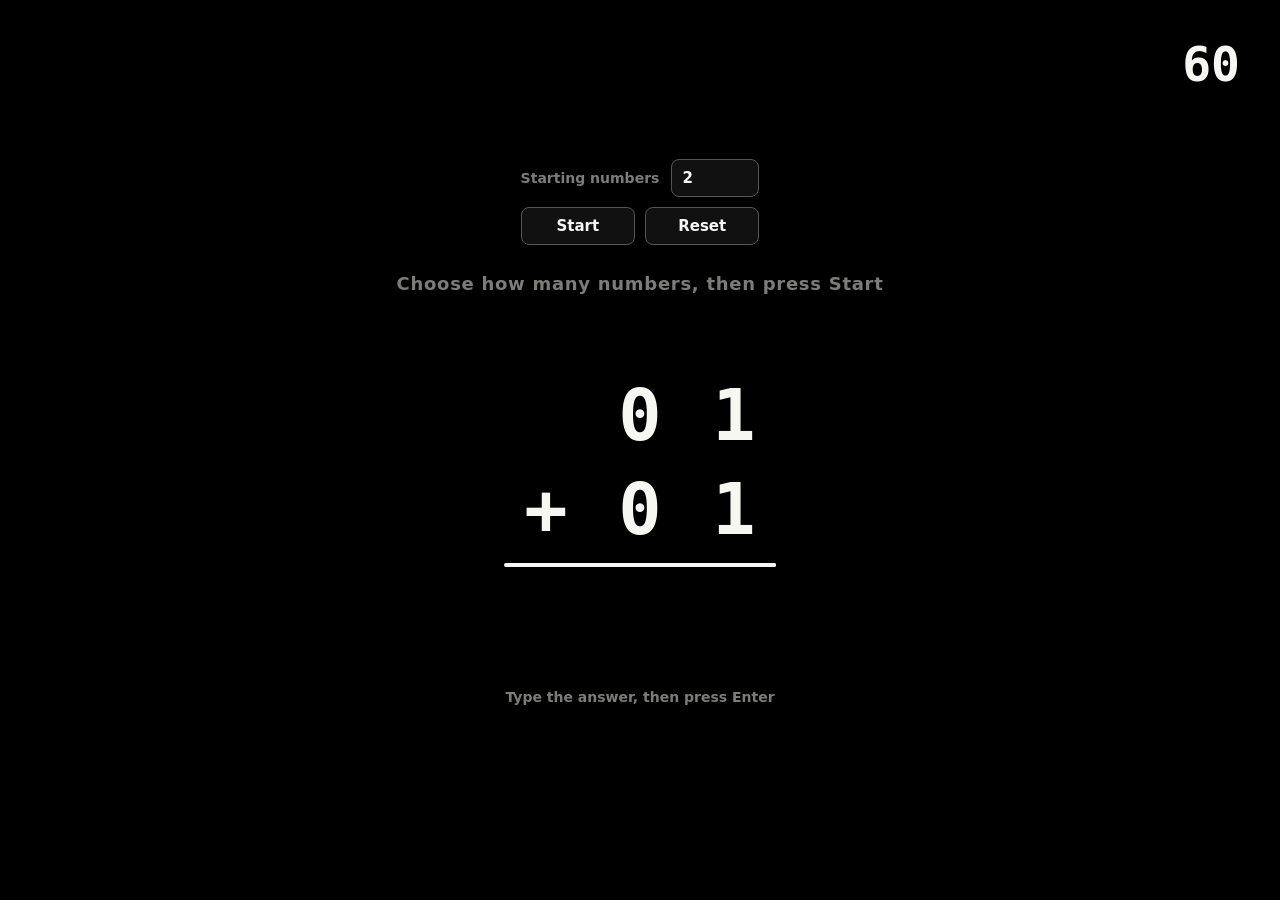
==== fibonacci addition game/index.html @ bc17ed3a "Add configurable Fibonacci addition game" ====
<!doctype html>
<html lang="en">
  <head>
    <meta charset="UTF-8" />
    <meta name="viewport" content="width=device-width, initial-scale=1.0" />
    <title>Fibonacci Addition Game</title>
    <link rel="stylesheet" href="style.css" />
  </head>
  <body>
    <div class="timer" id="timer" aria-live="polite" aria-label="Time remaining">60</div>
    <main class="game" aria-labelledby="title">
      <h1 id="title">Fibonacci Addition</h1>
      <div class="controls">
        <label for="startingCount">Starting numbers</label>
        <input id="startingCount" type="number" min="2" step="1" value="2" inputmode="numeric" />
        <div class="buttons">
          <button id="startStop" type="button">Start</button>
          <button id="reset" type="button">Reset</button>
        </div>
      </div>

      <p class="instruction" id="instruction">Choose how many numbers, then press Start</p>

      <section class="addition" id="addition" aria-label="Addition problem">
        <div class="number-grid" id="numberGrid"></div>
      </section>

      <p class="hint">Type the answer, then press Enter</p>
      <p class="feedback" id="feedback" aria-live="assertive"></p>
    </main>

    <script src="game.js"></script>
  </body>
</html>
---- fibonacci addition game/style.css ----
:root {
  color-scheme: dark;
  --cell: clamp(52px, 9vw, 84px);
  --gap: clamp(3px, 1vw, 10px);
  --white: #f7f7f2;
  --muted: #7d7d78;
  --active: #ffd84d;
  --carry: #70d6ff;
  --success: #8cff98;
}

* { box-sizing: border-box; }

body {
  margin: 0;
  min-height: 100vh;
  overflow: auto;
  background: #000;
  color: var(--white);
  font-family: ui-monospace, "SFMono-Regular", Consolas, monospace;
}

.timer {
  position: fixed;
  top: clamp(18px, 4vw, 40px);
  right: clamp(18px, 4vw, 40px);
  z-index: 2;
  min-width: 2.4ch;
  color: var(--white);
  font-size: clamp(28px, 5vw, 48px);
  font-weight: 700;
  line-height: 1;
  text-align: right;
  font-variant-numeric: tabular-nums;
}

.timer.low { color: #ff595e; }
.timer.bump { animation: timer-bump 260ms ease-out; }

.game {
  min-height: 100vh;
  display: grid;
  place-content: center;
  justify-items: center;
  padding: 24px;
}

.controls {
  display: grid;
  grid-template-columns: auto 88px;
  gap: 10px 12px;
  align-items: center;
  margin-bottom: 28px;
  color: var(--muted);
  font: 600 14px/1.2 system-ui, sans-serif;
}

.controls input,
.controls button {
  height: 38px;
  border: 1px solid #555;
  border-radius: 8px;
  background: #111;
  color: var(--white);
  font: 700 15px/1 system-ui, sans-serif;
}

.controls input { width: 88px; padding: 0 10px; }
.buttons {
  grid-column: 1 / -1;
  display: grid;
  grid-template-columns: 1fr 1fr;
  gap: 10px;
}
.controls button { padding: 0 20px; cursor: pointer; }
.controls button:hover { border-color: #aaa; background: #1b1b1b; }
.controls button:focus-visible,
.controls input:focus-visible { outline: 2px solid var(--white); outline-offset: 2px; }

h1 {
  position: absolute;
  width: 1px;
  height: 1px;
  overflow: hidden;
  clip: rect(0, 0, 0, 0);
}

.instruction {
  margin: 0 0 28px;
  color: var(--muted);
  font: 600 clamp(14px, 2vw, 18px)/1.2 system-ui, sans-serif;
  letter-spacing: .04em;
}

.addition { position: relative; }

.number-grid {
  display: grid;
  grid-template-columns: var(--cell) repeat(var(--digits), var(--cell));
  gap: var(--gap);
  align-items: center;
}

.cell {
  width: var(--cell);
  height: var(--cell);
  display: grid;
  place-items: center;
  border-radius: 12px;
  font-size: clamp(42px, 8vw, 72px);
  font-weight: 700;
  line-height: 1;
  transition: color 180ms ease, opacity 420ms ease, transform 420ms cubic-bezier(.22,.8,.28,1);
}

.digit { color: var(--white); }

.operator { color: var(--white); }
.carry {
  height: 40px;
  color: var(--carry);
  font-size: clamp(20px, 4vw, 32px);
}

.line {
  height: 4px;
  align-self: center;
  background: var(--white);
  border-radius: 3px;
}

.result { color: var(--white); }
.result.pending { color: transparent; }
.result.just-added { animation: pop 300ms ease-out; }
.addition.advance .operand-0 { opacity: 0; }
.addition.advance .operand:not(.operand-0) {
  transform: translateY(calc(-1 * (var(--cell) + var(--gap))));
}
.addition.advance .result {
  transform: translateY(calc(-1 * (var(--cell) + 8px + (2 * var(--gap)))));
}

.hint, .feedback {
  font-family: system-ui, sans-serif;
  font-weight: 600;
  text-align: center;
}

.hint { margin: 26px 0 0; color: var(--muted); font-size: 14px; }
.feedback { height: 24px; margin: 12px 0 0; color: var(--success); }
.feedback.error { color: #ff595e; }
.typed { color: var(--white); }

.shake { animation: shake 420ms ease-in-out; }
.celebrate .result { color: var(--success); }

@keyframes pop {
  0% { transform: scale(.3); opacity: 0; }
  70% { transform: scale(1.2); }
  100% { transform: scale(1); opacity: 1; }
}

@keyframes shake {
  0%, 100% { transform: translateX(0); }
  15%, 45%, 75% { transform: translateX(-14px); }
  30%, 60%, 90% { transform: translateX(14px); }
}

@keyframes timer-bump {
  50% { transform: scale(1.2); color: var(--success); }
}

@media (max-width: 520px) {
  :root { --cell: clamp(42px, 16vw, 68px); --gap: 2px; }
  .game { padding: 12px; }
}
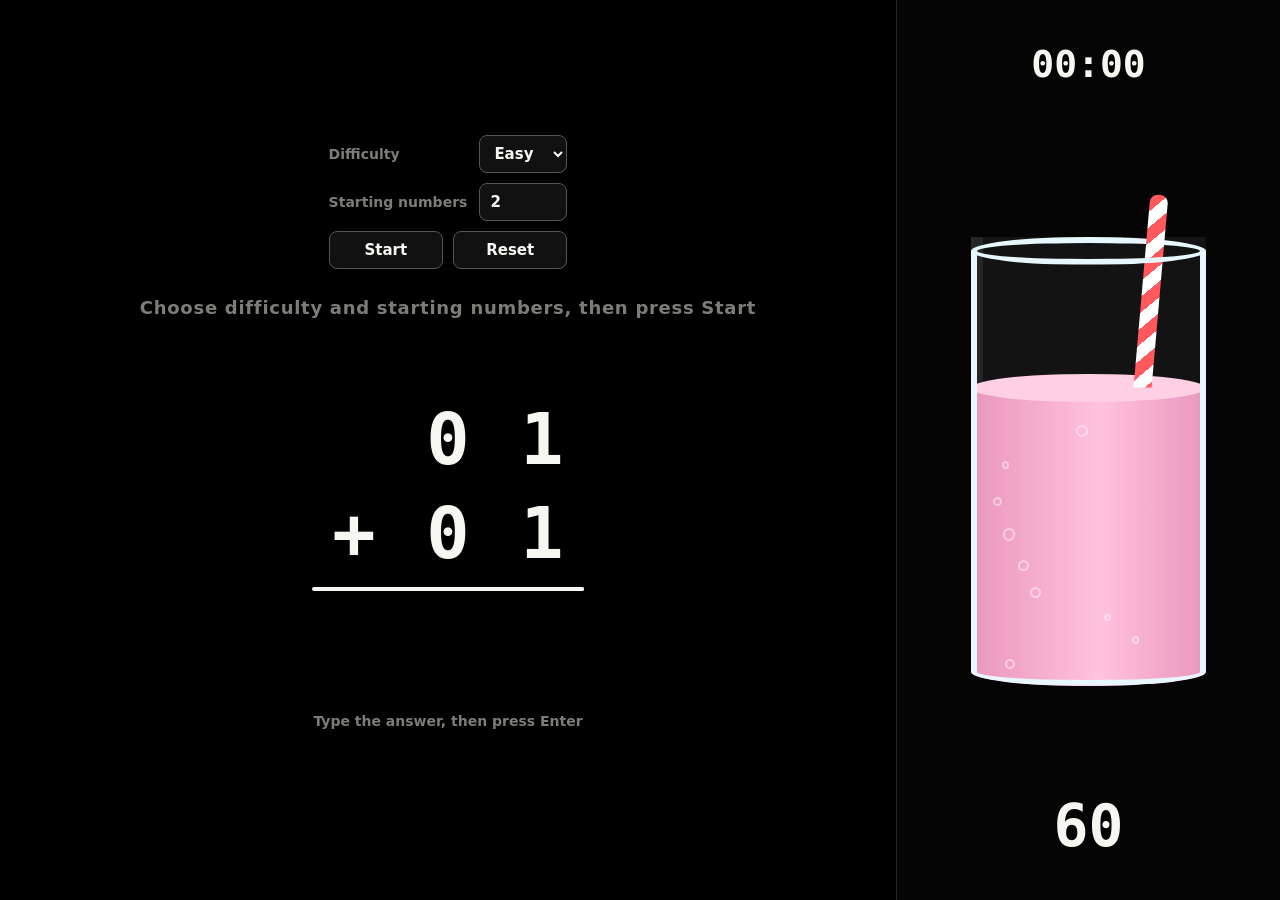
==== commit ad3d543e: "Add difficulty modes and comparison game" ====
--- a/fibonacci addition game/index.html
+++ b/fibonacci addition game/index.html
@@ -7,10 +7,46 @@
     <link rel="stylesheet" href="style.css" />
   </head>
   <body>
-    <div class="timer" id="timer" aria-live="polite" aria-label="Time remaining">60</div>
+    <aside class="time-hud" aria-label="Game timers">
+      <div class="stopwatch" id="stopwatch" aria-live="off" aria-label="Elapsed time">00:00</div>
+      <div class="milkshake" id="milkshake" aria-hidden="true">
+        <div class="straw"></div>
+        <div class="shake-glass">
+          <span class="pitcher-ellipse pitcher-top-back"></span>
+          <span class="pitcher-ellipse pitcher-bottom-back"></span>
+          <div class="shake-fill" id="shakeFill">
+            <span class="shake-body"></span>
+            <span class="fill-surface-front"></span>
+          </div>
+          <span class="bubble bubble-one"></span>
+          <span class="bubble bubble-two"></span>
+          <span class="bubble bubble-three"></span>
+          <span class="bubble bubble-four"></span>
+          <span class="bubble bubble-five"></span>
+          <span class="bubble bubble-six"></span>
+          <span class="bubble bubble-seven"></span>
+          <span class="bubble bubble-eight"></span>
+          <span class="bubble bubble-nine"></span>
+          <span class="bubble bubble-ten"></span>
+          <span class="bubble bubble-eleven"></span>
+          <span class="bubble bubble-twelve"></span>
+          <div class="pitcher-walls"></div>
+          <span class="pitcher-ellipse pitcher-top-front"></span>
+          <span class="pitcher-ellipse pitcher-bottom-front"></span>
+        </div>
+      </div>
+      <div class="countdown" id="timer" aria-live="polite" aria-label="Milkshake time remaining">60</div>
+    </aside>
     <main class="game" aria-labelledby="title">
       <h1 id="title">Fibonacci Addition</h1>
       <div class="controls">
+        <label for="difficulty">Difficulty</label>
+        <select id="difficulty">
+          <option value="easy">Easy</option>
+          <option value="medium">Medium</option>
+          <option value="hard">Hard</option>
+          <option value="supreme">Supreme</option>
+        </select>
         <label for="startingCount">Starting numbers</label>
         <input id="startingCount" type="number" min="2" step="1" value="2" inputmode="numeric" />
         <div class="buttons">
--- a/fibonacci addition game/style.css
+++ b/fibonacci addition game/style.css
@@ -20,25 +20,184 @@
   font-family: ui-monospace, "SFMono-Regular", Consolas, monospace;
 }
 
-.timer {
+.time-hud {
   position: fixed;
-  top: clamp(18px, 4vw, 40px);
-  right: clamp(18px, 4vw, 40px);
+  top: 0;
+  right: 0;
+  bottom: 0;
   z-index: 2;
-  min-width: 2.4ch;
+  display: grid;
+  width: clamp(280px, 30vw, 420px);
+  grid-template-rows: auto 1fr auto;
+  justify-items: center;
+  align-items: center;
+  gap: 20px;
+  padding: clamp(28px, 5vh, 60px) 24px;
+  border-left: 1px solid #252525;
+  background: #050505;
+}
+
+.stopwatch,
+.countdown {
   color: var(--white);
-  font-size: clamp(28px, 5vw, 48px);
   font-weight: 700;
   line-height: 1;
-  text-align: right;
   font-variant-numeric: tabular-nums;
 }
 
-.timer.low { color: #ff595e; }
-.timer.bump { animation: timer-bump 260ms ease-out; }
+.stopwatch { font-size: clamp(24px, 3vw, 38px); }
+.countdown { min-width: 2.4ch; font-size: clamp(32px, 5vw, 58px); text-align: center; }
+.countdown.low { color: #ff595e; }
+.countdown.bump { animation: timer-bump 260ms ease-out; }
+
+.milkshake {
+  position: relative;
+  width: clamp(170px, 19vw, 250px);
+  height: clamp(300px, 55vh, 520px);
+  align-self: center;
+}
+
+.straw {
+  position: absolute;
+  z-index: 3;
+  top: 0;
+  right: 34%;
+  width: clamp(12px, 1.5vw, 18px);
+  height: 96%;
+  border-radius: 8px 8px 0 0;
+  background: repeating-linear-gradient(-45deg, #ff595e 0 12px, #fff 12px 24px);
+  transform: rotate(5deg);
+  transform-origin: bottom;
+}
+
+.shake-glass {
+  --pitcher-ellipse: 28px;
+  position: absolute;
+  z-index: auto;
+  inset: 44px 4px 2px;
+  overflow: hidden;
+  border-radius: 0 0 50% 50% / 0 0 calc(var(--pitcher-ellipse) / 2) calc(var(--pitcher-ellipse) / 2);
+  background:
+    linear-gradient(#e8f7ff, #e8f7ff) left center / 6px calc(100% - var(--pitcher-ellipse)) no-repeat,
+    linear-gradient(#e8f7ff, #e8f7ff) right center / 6px calc(100% - var(--pitcher-ellipse)) no-repeat,
+    rgba(255,255,255,.06);
+  box-shadow: inset 12px 0 rgba(255,255,255,.08);
+}
+
+.pitcher-ellipse {
+  position: absolute;
+  left: 0;
+  width: 100%;
+  height: var(--pitcher-ellipse);
+  border: 6px solid #e8f7ff;
+  border-radius: 50%;
+  box-sizing: border-box;
+  pointer-events: none;
+}
+
+.pitcher-top-back,
+.pitcher-bottom-back { z-index: 1; clip-path: inset(0 0 49% 0); }
+.pitcher-top-front,
+.pitcher-bottom-front { z-index: 5; clip-path: inset(49% 0 0 0); }
+.pitcher-top-back,
+.pitcher-top-front { top: 0; }
+.pitcher-bottom-back,
+.pitcher-bottom-front { bottom: 0; }
+
+.pitcher-walls {
+  position: absolute;
+  z-index: 5;
+  top: calc(var(--pitcher-ellipse) / 2);
+  right: 0;
+  bottom: calc(var(--pitcher-ellipse) / 2);
+  left: 0;
+  border-right: 6px solid #e8f7ff;
+  border-left: 6px solid #e8f7ff;
+  pointer-events: none;
+}
+
+.shake-fill {
+  --surface-scale: 1;
+  position: absolute;
+  right: 0;
+  bottom: 0;
+  left: 0;
+  height: 100%;
+  overflow: visible;
+  background: transparent;
+  transition: height 100ms linear;
+}
+
+.shake-fill.instant-fill { transition: none; }
+.shake-fill.arriving-fill { transition-duration: 900ms; }
+
+.shake-fill::before {
+  content: '';
+  position: absolute;
+  z-index: 2;
+  top: 0;
+  left: 0;
+  width: 100%;
+  height: var(--pitcher-ellipse);
+  border-radius: 50%;
+  background: #ffd0e3;
+  clip-path: inset(0 0 49% 0);
+  transform: scale(var(--surface-scale));
+}
+
+.shake-body {
+  position: absolute;
+  z-index: 4;
+  top: calc(var(--pitcher-ellipse) / 2);
+  right: 0;
+  bottom: 0;
+  left: 0;
+  background: linear-gradient(90deg, #e997bd, #ffc2dc 55%, #e997bd);
+  transition: opacity 80ms linear;
+}
+
+.shake-fill.low-fill .shake-body { opacity: 0; }
+
+.fill-surface-front {
+  position: absolute;
+  z-index: 4;
+  top: 0;
+  left: 0;
+  width: 100%;
+  height: var(--pitcher-ellipse);
+  border-radius: 50%;
+  background: #ffd0e3;
+  clip-path: inset(49% 0 0 0);
+  transform: scale(var(--surface-scale));
+}
+
+.bubble {
+  position: absolute;
+  z-index: 4;
+  width: var(--bubble-size, 8px);
+  height: var(--bubble-size, 8px);
+  border: 2px solid rgba(255,255,255,.45);
+  border-radius: 50%;
+  opacity: 1;
+}
+.bubble.hidden-bubble { opacity: 0; }
+.bubble-one { top: 15%; }
+.bubble-two { top: 25%; }
+.bubble-three { top: 34%; }
+.bubble-four { top: 42%; }
+.bubble-five { top: 50%; }
+.bubble-six { top: 58%; }
+.bubble-seven { top: 65%; }
+.bubble-eight { top: 72%; }
+.bubble-nine { top: 78%; }
+.bubble-ten { top: 84%; }
+.bubble-eleven { top: 89%; }
+.bubble-twelve { top: 94%; }
+
 
 .game {
   min-height: 100vh;
+  width: calc(100% - clamp(280px, 30vw, 420px));
   display: grid;
   place-content: center;
   justify-items: center;
@@ -56,6 +215,7 @@
 }
 
 .controls input,
+.controls select,
 .controls button {
   height: 38px;
   border: 1px solid #555;
@@ -65,7 +225,8 @@
   font: 700 15px/1 system-ui, sans-serif;
 }
 
-.controls input { width: 88px; padding: 0 10px; }
+.controls input,
+.controls select { width: 88px; padding: 0 10px; }
 .buttons {
   grid-column: 1 / -1;
   display: grid;
@@ -75,6 +236,7 @@
 .controls button { padding: 0 20px; cursor: pointer; }
 .controls button:hover { border-color: #aaa; background: #1b1b1b; }
 .controls button:focus-visible,
+.controls select:focus-visible,
 .controls input:focus-visible { outline: 2px solid var(--white); outline-offset: 2px; }
 
 h1 {
@@ -172,5 +334,8 @@
 
 @media (max-width: 520px) {
   :root { --cell: clamp(42px, 16vw, 68px); --gap: 2px; }
-  .game { padding: 12px; }
-}
+  .game { width: calc(100% - 150px); padding: 12px; }
+  .time-hud { width: 150px; padding: 24px 10px; }
+  .milkshake { width: 120px; height: 300px; }
+  .countdown { font-size: 32px; }
+}
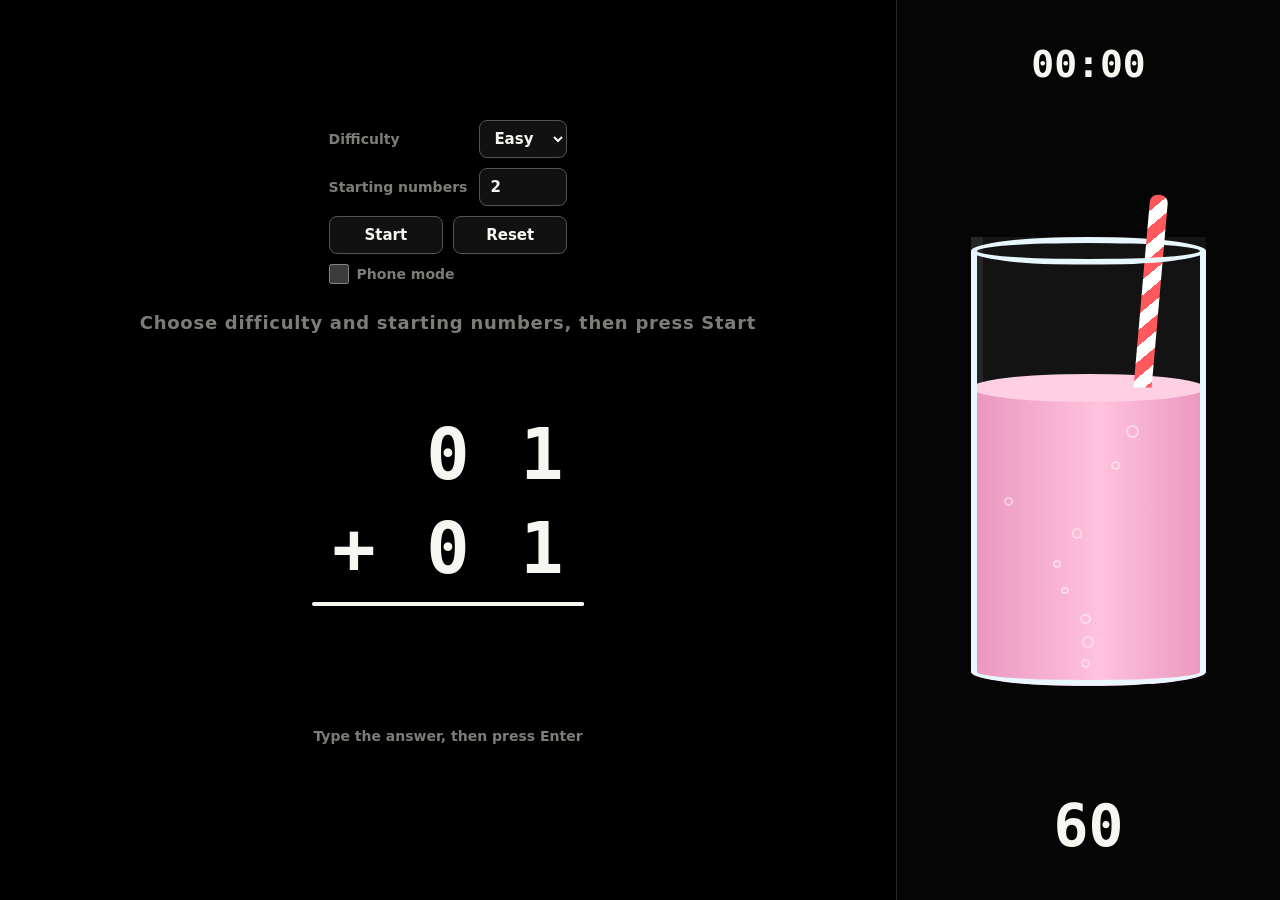
==== commit 699a7f08: "add phone mode" ====
--- a/fibonacci addition game/index.html
+++ b/fibonacci addition game/index.html
@@ -53,6 +53,7 @@
           <button id="startStop" type="button">Start</button>
           <button id="reset" type="button">Reset</button>
         </div>
+        <label class="phone-toggle"><input id="phoneMode" type="checkbox" /> Phone mode</label>
       </div>
 
       <p class="instruction" id="instruction">Choose how many numbers, then press Start</p>
@@ -61,7 +62,13 @@
         <div class="number-grid" id="numberGrid"></div>
       </section>
 
-      <p class="hint">Type the answer, then press Enter</p>
+      <form id="phoneAnswerForm" class="phone-answer" hidden>
+        <label for="phoneAnswer">Column answer</label>
+        <input id="phoneAnswer" type="text" inputmode="numeric" autocomplete="off" enterkeyhint="done" />
+        <button type="submit">Submit</button>
+        <button id="highlightColumn" type="button">Highlight column (−2s)</button>
+      </form>
+      <p class="hint" id="keyboardHint">Type the answer, then press Enter</p>
       <p class="feedback" id="feedback" aria-live="assertive"></p>
     </main>
 
--- a/fibonacci addition game/style.css
+++ b/fibonacci addition game/style.css
@@ -313,6 +313,51 @@
 .feedback.error { color: #ff595e; }
 .typed { color: var(--white); }
 
+.controls .phone-toggle {
+  grid-column: 1 / -1;
+  display: flex;
+  align-items: center;
+  gap: 8px;
+}
+
+.controls .phone-toggle input {
+  width: 20px;
+  height: 20px;
+  margin: 0;
+}
+
+.phone-answer[hidden] { display: none; }
+.phone-answer {
+  display: flex;
+  flex-wrap: wrap;
+  justify-content: center;
+  align-items: center;
+  gap: 8px;
+  margin-top: 16px;
+  font: 600 16px system-ui, sans-serif;
+}
+
+.phone-answer input,
+.phone-answer button {
+  min-height: 44px;
+  padding: 6px 12px;
+  border: 1px solid #777;
+  border-radius: 8px;
+  background: #111;
+  color: var(--white);
+  font: inherit;
+}
+
+.phone-answer input { width: 6ch; }
+.phone-answer :disabled { opacity: .55; }
+
+.column-highlight {
+  align-self: stretch;
+  background: #145994;
+  border-radius: 8px;
+  pointer-events: none;
+}
+
 .shake { animation: shake 420ms ease-in-out; }
 .celebrate .result { color: var(--success); }
 
